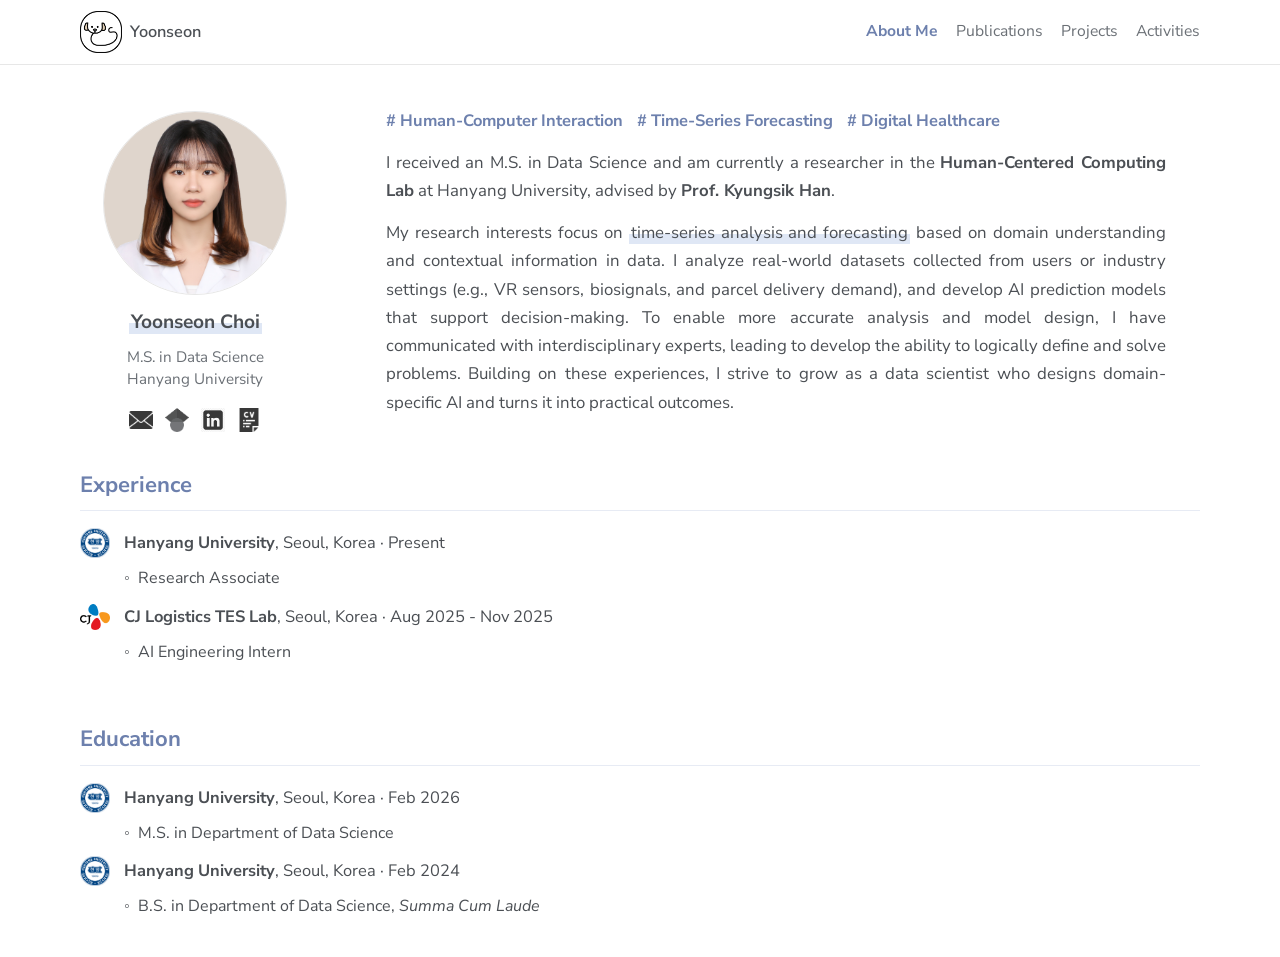
==== index.html @ 15f91520 "update" ====
<!doctype html>
<html lang="en">
  <head>
    <meta charset="utf-8">
    <meta name="viewport" content="width=device-width, initial-scale=1">
    <meta name="description" content="Yoonseon Choi is a data science researcher working on multimodal AI, time-series sensing, digital healthcare, and human-computer interaction.">
    <meta name="author" content="Yoonseon Choi">
    <meta property="og:title" content="Yoonseon Choi">
    <meta property="og:description" content="Multimodal AI researcher focused on human states, time-series sensor data, and personalized prediction models.">
    <meta property="og:type" content="website">
    <meta property="og:image" content="assets/profile.png">
    <title>Yoonseon Choi | About Me</title>
    <link rel="preconnect" href="https://fonts.googleapis.com">
    <link rel="preconnect" href="https://fonts.gstatic.com" crossorigin>
    <link href="https://fonts.googleapis.com/css2?family=Nunito+Sans:wght@400;600;700&amp;display=swap" rel="stylesheet">
    <link rel="stylesheet" href="styles.css">
  </head>
  <body>
    <header class="site-header">
      <nav class="nav" aria-label="Primary navigation">
        <a class="brand" href="index.html" aria-label="Yoonseon Choi">
          <img src="icons/yschoi.PNG" alt="">
          <span>Yoonseon</span>
        </a>
        <div class="nav-links">
          <a href="index.html" aria-current="page">About Me</a>
          <a href="publications.html">Publications</a>
          <a href="projects.html">Projects</a>
          <a href="activities.html">Activities</a>
        </div>
      </nav>
    </header>

    <main>
      <section class="hero">
        <aside class="portrait-wrap" aria-label="Profile and contact">
          <img class="portrait" src="assets/profile.png" alt="Portrait of Yoonseon Choi">
          <p class="profile-name">Yoonseon Choi</p>
          <p class="affiliation">
            M.S. in Data Science<br>
            Hanyang University
          </p>
          <div class="contact-icons" aria-label="Contact links">
            <a href="mailto:yoonseonchoi@hanyang.ac.kr" aria-label="Email" target="_blank" rel="noopener noreferrer">
              <img src="icons/email.png" alt="">
            </a>
            <a href="https://scholar.google.com/citations?user=01AXCvAAAAAJ&amp;hl=ko" aria-label="Google Scholar" target="_blank" rel="noopener noreferrer">
              <img src="icons/google-scholar.png" alt="">
            </a>
            <a href="https://www.linkedin.com/in/yschoi1008" aria-label="LinkedIn" target="_blank" rel="noopener noreferrer">
              <img src="icons/linkedin.png" alt="">
            </a>
            <a href="https://drive.google.com/file/d/1xTLKYgJFxzx_YLM3HwfrYH07tSwa7hed/view?usp=drive_link" aria-label="CV" target="_blank" rel="noopener noreferrer">
              <img src="icons/cv.png" alt="">
            </a>
          </div>
        </aside>
        <div>
          <ul class="tags intro-tags" aria-label="Research interests">
            <li># Human-Computer Interaction</li>
            <li># Time-Series Forecasting</li>
            <li># Digital Healthcare</li>
          </ul>
          <p class="intro">
            I received an M.S. in Data Science and am currently a researcher in the <a href="https://hcc.hanyang.ac.kr/" target="_blank" rel="noopener noreferrer">Human-Centered Computing Lab</a> at Hanyang University, advised by <a href="https://scholar.google.com/citations?user=htyp0xsAAAAJ&amp;hl=ko" target="_blank" rel="noopener noreferrer">Prof. Kyungsik Han</a>.
          </p>
          <p class="intro">
            My research interests focus on <span class="text-highlight">time-series analysis and forecasting</span> based on domain understanding and contextual information in data. I analyze real-world datasets collected from users or industry settings (e.g., VR sensors, biosignals, and parcel delivery demand), and develop AI prediction models that support decision-making. To enable more accurate analysis and model design, I have communicated with interdisciplinary experts, leading to develop the ability to logically define and solve problems. Building on these experiences, I strive to grow as a data scientist who designs domain-specific AI and turns it into practical outcomes.
          </p>
        </div>
      </section>

      <section class="section" id="experience">
        <h2>Experience</h2>
        <div class="content-stack">
          <article class="experience-item has-logo">
            <img class="experience-logo" src="icons/hanyang.png" alt="">
            <p class="experience-heading"><strong>Hanyang University</strong>, Seoul, Korea · Present</p>
            <p class="experience-role">Research Associate</p>
          </article>
          <article class="experience-item has-logo">
            <img class="experience-logo" src="icons/cj.webp" alt="">
            <p class="experience-heading"><strong>CJ Logistics TES Lab</strong>, Seoul, Korea · Aug 2025 - Nov 2025</p>
            <p class="experience-role">AI Engineering Intern</p>
          </article>
        </div>
      </section>

      <section class="section" id="education">
        <h2>Education</h2>
        <div class="content-stack">
          <article class="experience-item has-logo">
            <img class="experience-logo" src="icons/hanyang.png" alt="">
            <p class="experience-heading"><strong>Hanyang University</strong>, Seoul, Korea · Feb 2026</p>
            <p class="experience-role">M.S. in Department of Data Science</p>
          </article>
          <article class="experience-item has-logo">
            <img class="experience-logo" src="icons/hanyang.png" alt="">
            <p class="experience-heading"><strong>Hanyang University</strong>, Seoul, Korea · Feb 2024</p>
            <p class="experience-role">B.S. in Department of Data Science, <em>Summa Cum Laude</em></p>
          </article>
        </div>
      </section>
    </main>

    <button class="to-top" type="button" aria-label="Back to top">
      <span aria-hidden="true">↑</span>
    </button>
    <script src="main.js"></script>
  </body>
</html>
---- styles.css ----
:root {
  color-scheme: light;
  --bg: #ffffff;
  --surface: #fffdfa;
  --text: #4b4f54;
  --muted: #6b7076;
  --line: #e7ebf4;
  --neutral-line: #e7e7e7;
  --accent: #8798bf;
  --accent-dark: #6d80ad;
  --rust: #8a4d3a;
  --gold: #7a8791;
  --max: 1120px;
}

* {
  box-sizing: border-box;
}

html {
  scroll-behavior: smooth;
}

body {
  margin: 0;
  background: var(--bg);
  color: var(--text);
  font-family: "Nunito Sans", "Helvetica Neue", Arial, sans-serif;
  font-size: 17px;
  line-height: 1.62;
}

a {
  color: var(--accent-dark);
  text-decoration-thickness: 1px;
  text-underline-offset: 0.18em;
}

a:hover,
a:focus {
  color: var(--rust);
}

.site-header {
  position: sticky;
  top: 0;
  z-index: 10;
  border-bottom: 1px solid var(--neutral-line);
  background: rgba(255, 255, 255, 0.92);
  backdrop-filter: blur(12px);
}

.nav {
  display: flex;
  align-items: center;
  justify-content: space-between;
  width: min(100% - 32px, var(--max));
  min-height: 64px;
  margin: 0 auto;
  gap: 24px;
}

.brand {
  display: inline-flex;
  align-items: center;
  gap: 8px;
  color: var(--text);
  font-size: 1.02rem;
  font-weight: 600;
  letter-spacing: 0;
  text-decoration: none;
  white-space: nowrap;
}

.brand img {
  display: block;
  width: 42px;
  height: 42px;
  object-fit: contain;
}

.brand span {
  display: inline-block;
}

.brand:hover span,
.brand:focus span {
  color: var(--accent-dark);
}

.nav-links {
  display: flex;
  align-items: center;
  gap: 18px;
  color: var(--muted);
  font-size: 0.98rem;
}

.nav-links a {
  color: inherit;
  text-decoration: none;
}

.nav-links a:hover,
.nav-links a:focus,
.nav-links a[aria-current="page"] {
  color: var(--accent-dark);
}

.nav-links a[aria-current="page"] {
  font-weight: 700;
}

main {
  width: min(100% - 32px, var(--max));
  margin: 0 auto;
}

.hero {
  display: grid;
  grid-template-columns: 230px minmax(0, 1fr);
  align-items: start;
  gap: clamp(34px, 7vw, 76px);
  padding: 46px 0 16px;
}

.page-head {
  padding: clamp(42px, 7vw, 76px) 0 34px;
  border-bottom: 1px solid var(--line);
}

.page-head.compact {
  border-bottom: 0;
  padding: 18px 0;
}

.eyebrow {
  margin: 0 0 20px;
  color: var(--muted);
  font-size: 0.92rem;
  font-weight: 700;
  letter-spacing: 0.04em;
  text-transform: uppercase;
}

h1,
h2,
h3 {
  margin: 0;
  line-height: 1.12;
  letter-spacing: 0;
}

h1 {
  max-width: 800px;
  font-size: clamp(2.6rem, 6vw, 4rem);
  font-weight: 700;
}

.intro {
  max-width: 780px;
  margin: 14px 0 0;
  color: var(--text);
  font-size: 1.05rem;
  line-height: 1.68;
  hyphens: auto;
  text-align: justify;
}

.intro:first-of-type {
  margin-top: 0;
}

.intro a {
  color: var(--text);
  font-weight: 700;
  text-decoration: none;
}

.intro a:hover,
.intro a:focus {
  color: var(--accent-dark);
}

.text-highlight {
  background: linear-gradient(transparent 58%, #dfe7f5 58%);
  padding: 0 2px;
}

.portrait-wrap {
  display: grid;
  align-content: start;
  justify-items: center;
  gap: 12px;
  text-align: center;
}

.portrait {
  width: 184px;
  height: 184px;
  object-fit: cover;
  object-position: center 28%;
  border: 1px solid var(--neutral-line);
  border-radius: 50%;
  background: var(--surface);
}

.profile-name {
  margin: 4px 0 0;
  color: var(--text);
  font-size: 1.2rem;
  font-weight: 700;
  line-height: 1.2;
  background: linear-gradient(transparent 52%, #dfe7f5 52%);
  padding: 0 2px;
}

.affiliation {
  margin: 0;
  color: var(--muted);
  font-size: 0.95rem;
  line-height: 1.45;
}

.contact-icons {
  display: flex;
  align-items: center;
  justify-content: center;
  gap: 12px;
  margin-top: 6px;
}

.contact-icons a {
  display: inline-flex;
  align-items: center;
  justify-content: center;
  width: 24px;
  height: 24px;
}

.contact-icons img {
  display: block;
  max-width: 100%;
  max-height: 100%;
  object-fit: contain;
  opacity: 0.78;
  transition: opacity 160ms ease, transform 160ms ease;
}

.contact-icons a:hover img,
.contact-icons a:focus img {
  opacity: 1;
  transform: translateY(-1px);
}

.section {
  padding: 24px 0 38px;
  scroll-margin-top: 76px;
}

.section h2 {
  margin-bottom: 20px;
  padding-bottom: 12px;
  border-bottom: 1px solid var(--line);
  color: var(--accent-dark);
  font-size: clamp(1.16rem, 1.8vw, 1.38rem);
  font-weight: 700;
  line-height: 1.18;
}

.section-note {
  color: var(--muted);
  font-size: 0.88rem;
  font-weight: 400;
}

.content-stack {
  display: grid;
  gap: 14px;
}

.lead {
  max-width: 820px;
  margin: 0;
  color: var(--text);
  font-size: 1.02rem;
  line-height: 1.72;
}

.tabs {
  display: flex;
  flex-wrap: wrap;
  gap: 10px;
  margin: 0;
}

.tabs a {
  display: inline-flex;
  align-items: center;
  min-height: 34px;
  border: 1px solid var(--line);
  border-radius: 4px;
  padding: 0 14px;
  color: var(--text);
  font-size: 1.02rem;
  font-weight: 700;
  text-decoration: none;
}

.tabs a:hover,
.tabs a:focus {
  border-color: var(--accent);
  color: var(--accent-dark);
}

.publication-head {
  padding: 22px 0 16px;
}

.publication-head h1 {
  color: #17191c;
  font-size: clamp(1.48rem, 2.6vw, 1.9rem);
  font-weight: 700;
  line-height: 1.1;
}

.publication-tabs {
  display: flex;
  flex-wrap: wrap;
  align-items: center;
  gap: clamp(6px, 1.5vw, 14px);
  margin-top: 18px;
}

.publication-tabs a {
  display: inline-flex;
  align-items: center;
  min-height: 32px;
  border-radius: 6px;
  padding: 0 12px;
  color: #191b1f;
  font-size: clamp(0.9rem, 1.3vw, 1.02rem);
  font-weight: 400;
  text-decoration: none;
}

.publication-tabs a[aria-current="page"] {
  background: #eef2f8;
  color: var(--accent-dark);
  font-weight: 700;
}

.publication-tabs a:hover,
.publication-tabs a:focus {
  color: var(--accent-dark);
}

.tags {
  display: flex;
  flex-wrap: wrap;
  gap: 10px;
  margin: 8px 0 0;
  padding: 0;
  list-style: none;
}

.tags li {
  border: 0;
  border-radius: 0;
  background: transparent;
  color: var(--accent-dark);
  padding: 0;
  font-size: 1.03rem;
  font-weight: 700;
  line-height: 1.2;
}

.intro-tags {
  gap: 14px;
  margin: 0 0 18px;
}

.item {
  display: flex;
  flex-wrap: wrap;
  align-items: baseline;
  column-gap: 7px;
  row-gap: 4px;
  padding-left: 28px;
  position: relative;
}

.item::before {
  position: absolute;
  top: 0.42em;
  left: 2px;
  color: var(--text);
  content: "•";
  font-size: 1.35rem;
  line-height: 1;
}

.item h3 {
  display: inline;
  color: var(--text);
  font-size: 1.03rem;
  font-weight: 700;
  line-height: 1.48;
}

.meta {
  color: var(--muted);
  font-size: 0.98rem;
}

.date {
  color: var(--text);
  font-size: 1.03rem;
  font-style: italic;
  font-weight: 700;
  white-space: nowrap;
}

.item > .date {
  display: inline;
  order: -1;
}

.item > .date::after {
  content: ": ";
}

.item > div:not(.date) {
  flex: 1 1 520px;
}

.details {
  margin: 7px 0 0;
  color: var(--muted);
}

.patent-item {
  color: var(--text);
}

.patent-item.has-logo {
  display: grid;
  grid-template-columns: 34px minmax(0, 1fr);
  column-gap: 10px;
  align-items: start;
}

.patent-item.has-logo .patent-heading,
.patent-item.has-logo .patent-title-cont,
.patent-item.has-logo .patent-application {
  grid-column: 2;
}

.patent-heading,
.patent-title-cont,
.patent-application {
  margin: 0;
  font-size: 1.03rem;
  line-height: 1.48;
}

.patent-hanyang-logo {
  transform: translateY(-3px);
}

.patent-application {
  color: var(--muted);
  margin-top: 2px;
}

.experience-item {
  color: var(--text);
}

.experience-item.has-logo {
  display: grid;
  grid-template-columns: 34px minmax(0, 1fr);
  column-gap: 10px;
  align-items: start;
}

.experience-logo {
  align-self: center;
  grid-column: 1;
  grid-row: 1;
  width: 30px;
  height: 30px;
  object-fit: contain;
  transform: translateY(-3px);
}

.experience-heading {
  margin: 0;
  font-size: 1.03rem;
  line-height: 1.48;
}

.experience-item.has-logo .experience-heading,
.experience-item.has-logo .experience-role,
.experience-item.has-logo .experience-detail {
  grid-column: 2;
}

.experience-heading strong {
  font-weight: 700;
}

.experience-role {
  margin: 6px 0 0;
  color: var(--text);
  font-size: 1rem;
  line-height: 1.48;
}

.experience-role::before {
  content: "◦";
  margin-right: 8px;
}

.experience-detail {
  margin: 4px 0 0 24px;
  color: var(--muted);
  font-size: 0.98rem;
  line-height: 1.48;
}

.publication {
  column-gap: 8px;
  display: grid;
  grid-template-columns: 34px minmax(0, 1fr);
  position: relative;
  row-gap: 2px;
}

.publication::before {
  content: none;
}

.publication h3 {
  display: contents;
  max-width: none;
  color: var(--text);
  font-size: 0.96rem;
  font-weight: 700;
  line-height: 1.48;
}

.pub-index {
  color: var(--text);
  grid-column: 1;
  font-weight: 700;
  line-height: 1.48;
}

.pub-title {
  grid-column: 2;
  line-height: 1.48;
}

.publication .authors,
.publication .venue,
.publication .status,
.publication .note,
.publication .links {
  grid-column: 2;
}

.authors,
.venue,
.status,
.note,
.links {
  margin: 2px 0 0;
  color: var(--muted);
  font-size: 0.98rem;
}

.note {
  color: var(--accent-dark);
  font-weight: 700;
}

.me {
  color: var(--text);
  font-weight: 700;
  text-decoration: underline;
  text-underline-offset: 0.16em;
}

.links {
  display: flex;
  flex-wrap: wrap;
  gap: 0;
  align-items: center;
}

.links::before {
  display: inline-block;
  width: 0.95em;
  height: 0.95em;
  margin-right: 6px;
  background: url("icons/link.png") center / contain no-repeat;
  content: "";
  opacity: 0.82;
  transform: translateY(-2px);
}

.links a {
  color: var(--text);
  font-weight: 700;
  text-decoration: none;
}

.links a:hover,
.links a:focus {
  color: var(--accent-dark);
}

.links a + a::before {
  color: var(--muted);
  content: "|";
  display: inline-block;
  font-weight: 400;
  margin: 0 8px;
}

.award-list,
.simple-list {
  display: grid;
  gap: 12px;
  margin: 0;
  padding-left: 0;
  list-style: none;
}

.award-list li,
.simple-list li {
  color: var(--text);
  font-size: 1.03rem;
  font-weight: 400;
  line-height: 1.5;
}

.award-list strong,
.simple-list strong {
  font-weight: 700;
}

.service-block h3 {
  margin: 0 0 8px;
  color: var(--text);
  font-size: 1.03rem;
  font-weight: 700;
  line-height: 1.48;
}

.service-list {
  display: grid;
  gap: 6px;
  margin: 0;
  padding-left: 0;
  color: var(--text);
  font-size: 1.03rem;
  list-style: none;
  line-height: 1.48;
}

.service-list li::before {
  content: "◦";
  margin-right: 8px;
}

.project-item {
  display: grid;
  grid-template-columns: 250px minmax(0, 1fr);
  gap: 20px;
  align-items: start;
}

.project-item + .project-item {
  margin-top: 18px;
}

.project-image {
  width: 100%;
  aspect-ratio: 16 / 10;
  border: 1px solid var(--neutral-line);
  border-radius: 8px;
  object-fit: cover;
}

.project-body h3 {
  margin: 0;
  color: var(--text);
  font-size: 1.12rem;
  font-weight: 700;
  line-height: 1.35;
}

.project-body {
  padding-top: 3px;
}

.project-description {
  min-height: 5.2em;
  margin: 10px 0 0;
  color: var(--muted);
  font-size: 1rem;
  line-height: 1.56;
}

.project-output {
  margin: 8px 0 0;
  color: var(--text);
  font-size: 1rem;
  line-height: 1.48;
}

.project-output strong {
  display: inline-flex;
  align-items: center;
  min-height: 24px;
  padding: 2px 8px;
  border-radius: 6px;
  background: #eee8f8;
  color: var(--text);
  font-size: 0.86rem;
  font-weight: 700;
  line-height: 1;
}

.footer {
  width: min(100% - 32px, var(--max));
  margin: 0 auto;
  padding: 36px 0 52px;
  color: var(--muted);
  font-size: 0.92rem;
}

.to-top {
  position: fixed;
  right: 60px;
  bottom: 56px;
  z-index: 20;
  display: inline-flex;
  align-items: center;
  justify-content: center;
  width: 42px;
  height: 42px;
  border: 1px solid var(--neutral-line);
  border-radius: 50%;
  background: rgba(255, 255, 255, 0.94);
  color: var(--accent-dark);
  box-shadow: 0 10px 24px rgba(35, 38, 48, 0.12);
  cursor: pointer;
  font: inherit;
  font-size: 1.35rem;
  font-weight: 700;
  line-height: 1;
  opacity: 0;
  pointer-events: none;
  transform: translateY(8px);
  transition: opacity 180ms ease, transform 180ms ease, color 160ms ease, border-color 160ms ease;
}

.to-top.is-visible {
  opacity: 1;
  pointer-events: auto;
  transform: translateY(0);
}

.to-top:hover,
.to-top:focus {
  border-color: var(--accent);
  color: var(--accent);
}

@media (max-width: 840px) {
  .nav {
    align-items: flex-start;
    flex-direction: column;
    gap: 8px;
    padding: 14px 0;
  }

  .nav-links {
    width: 100%;
    gap: 12px;
    overflow-x: auto;
    padding-bottom: 2px;
  }

  .hero {
    grid-template-columns: 1fr;
    padding-top: 44px;
  }

  .portrait-wrap {
    max-width: 320px;
  }

  .section {
    padding: 44px 0;
  }

  .item,
  .award-list li,
  .simple-list li {
    gap: 5px 8px;
  }

  .date {
    white-space: normal;
  }

  .publication {
    column-gap: 6px;
    grid-template-columns: 30px minmax(0, 1fr);
  }

  .project-item {
    grid-template-columns: 1fr;
  }
}

@media (max-width: 520px) {
  .to-top {
    right: 28px;
    bottom: 28px;
  }

  main,
  .footer,
  .nav {
    width: min(100% - 24px, var(--max));
  }

  h1 {
    font-size: 3rem;
  }
}
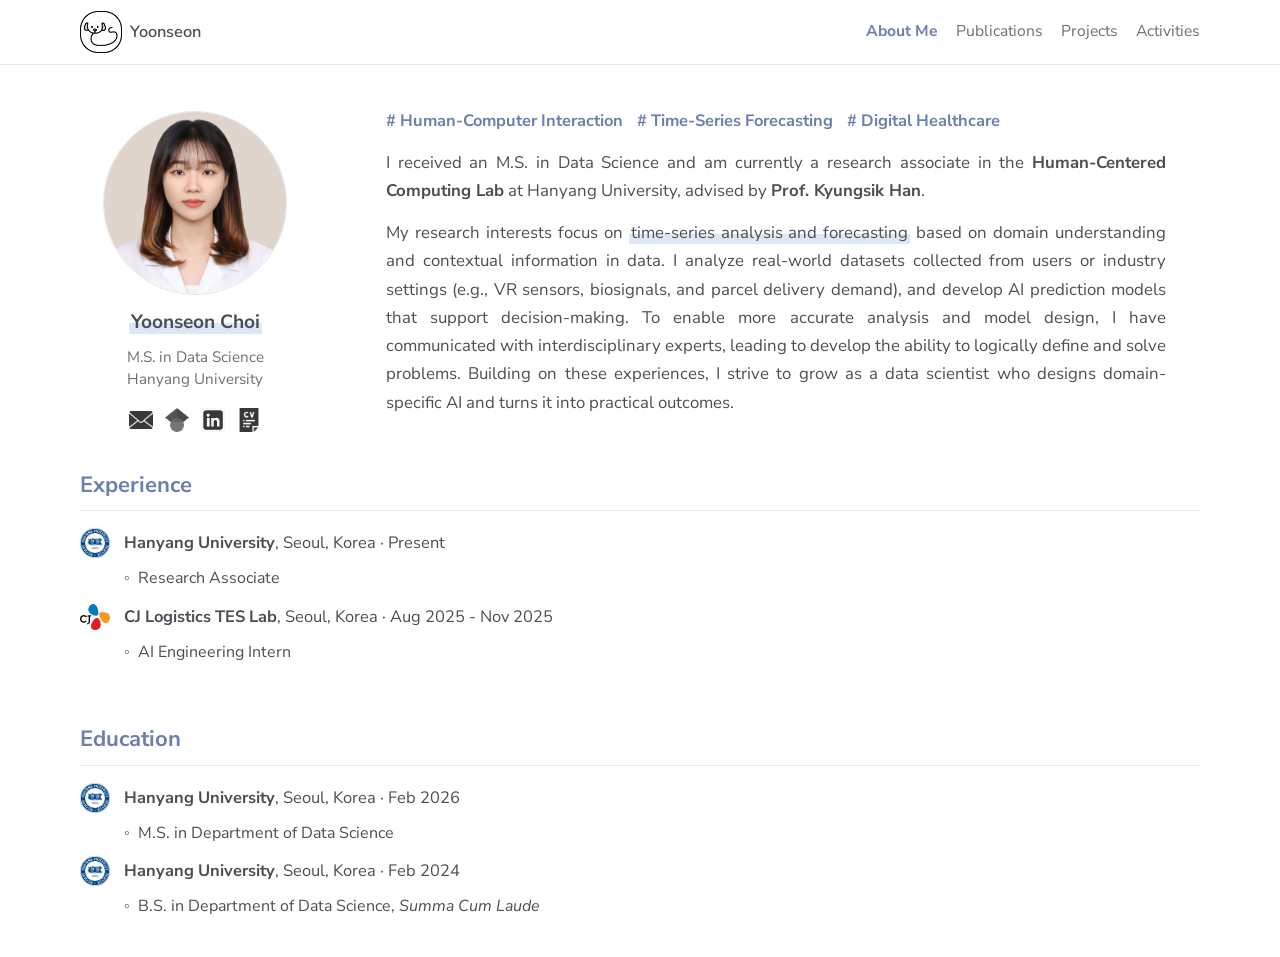
==== commit 6ed07843: "update" ====
--- a/index.html
+++ b/index.html
@@ -62,7 +62,7 @@
             <li># Digital Healthcare</li>
           </ul>
           <p class="intro">
-            I received an M.S. in Data Science and am currently a researcher in the <a href="https://hcc.hanyang.ac.kr/" target="_blank" rel="noopener noreferrer">Human-Centered Computing Lab</a> at Hanyang University, advised by <a href="https://scholar.google.com/citations?user=htyp0xsAAAAJ&amp;hl=ko" target="_blank" rel="noopener noreferrer">Prof. Kyungsik Han</a>.
+            I received an M.S. in Data Science and am currently a research associate in the <a href="https://hcc.hanyang.ac.kr/" target="_blank" rel="noopener noreferrer">Human-Centered Computing Lab</a> at Hanyang University, advised by <a href="https://scholar.google.com/citations?user=htyp0xsAAAAJ&amp;hl=ko" target="_blank" rel="noopener noreferrer">Prof. Kyungsik Han</a>.
           </p>
           <p class="intro">
             My research interests focus on <span class="text-highlight">time-series analysis and forecasting</span> based on domain understanding and contextual information in data. I analyze real-world datasets collected from users or industry settings (e.g., VR sensors, biosignals, and parcel delivery demand), and develop AI prediction models that support decision-making. To enable more accurate analysis and model design, I have communicated with interdisciplinary experts, leading to develop the ability to logically define and solve problems. Building on these experiences, I strive to grow as a data scientist who designs domain-specific AI and turns it into practical outcomes.
--- a/styles.css
+++ b/styles.css
@@ -30,6 +30,10 @@
   line-height: 1.62;
 }
 
+body.modal-open {
+  overflow: hidden;
+}
+
 a {
   color: var(--accent-dark);
   text-decoration-thickness: 1px;
@@ -703,7 +707,7 @@
 }
 
 .project-body {
-  padding-top: 3px;
+  padding-top: 0;
 }
 
 .project-description {
@@ -732,6 +736,198 @@
   font-size: 0.86rem;
   font-weight: 700;
   line-height: 1;
+}
+
+.project-actions {
+  display: flex;
+  flex-wrap: wrap;
+  gap: 8px;
+  margin-top: 8px;
+}
+
+.project-paper-button {
+  display: inline-flex;
+  align-items: center;
+  justify-content: center;
+  min-height: 30px;
+  padding: 0 14px;
+  border: 1px solid var(--line);
+  border-radius: 999px;
+  background: #ffffff;
+  color: var(--accent-dark);
+  box-shadow: 0 4px 12px rgba(35, 38, 48, 0.06);
+  cursor: pointer;
+  font: inherit;
+  font-size: 0.84rem;
+  font-weight: 700;
+  letter-spacing: 0.01em;
+  line-height: 1;
+  text-decoration: none;
+  transition: border-color 160ms ease, color 160ms ease, transform 160ms ease, box-shadow 160ms ease;
+}
+
+.project-paper-button:hover,
+.project-paper-button:focus {
+  border-color: var(--accent);
+  color: var(--accent);
+  box-shadow: 0 8px 18px rgba(35, 38, 48, 0.1);
+  transform: translateY(-1px);
+}
+
+.paper-modal {
+  position: fixed;
+  inset: 0;
+  z-index: 40;
+  display: grid;
+  place-items: center;
+  padding: 32px;
+  opacity: 0;
+  pointer-events: none;
+  transition: opacity 180ms ease;
+}
+
+.paper-modal.is-open {
+  opacity: 1;
+  pointer-events: auto;
+}
+
+.paper-modal-backdrop {
+  position: absolute;
+  inset: 0;
+  background: rgba(26, 28, 34, 0.36);
+}
+
+.paper-modal-panel {
+  position: relative;
+  z-index: 1;
+  display: flex;
+  flex-direction: column;
+  width: min(920px, 100%);
+  max-height: min(82vh, 760px);
+  overflow: hidden;
+  border: 1px solid var(--neutral-line);
+  border-radius: 10px;
+  background: #fff;
+  padding: 30px 34px 34px;
+  box-shadow: 0 24px 70px rgba(35, 38, 48, 0.22);
+}
+
+.paper-modal-panel h2 {
+  flex: 0 0 auto;
+  margin: 0 0 24px;
+  border-bottom: 1px solid var(--neutral-line);
+  padding: 0 0 12px;
+  color: var(--text);
+}
+
+.paper-modal-body {
+  overflow-y: auto;
+  padding-right: 10px;
+  scrollbar-color: #c5c5c5 transparent;
+  scrollbar-width: thin;
+}
+
+.paper-modal-body::-webkit-scrollbar {
+  width: 8px;
+}
+
+.paper-modal-body::-webkit-scrollbar-track {
+  background: transparent;
+  border: 0;
+}
+
+.paper-modal-body::-webkit-scrollbar-thumb {
+  border-radius: 999px;
+  background: #c5c5c5;
+}
+
+.paper-modal-group + .paper-modal-group {
+  margin-top: 28px;
+}
+
+.paper-modal-group > h3 {
+  margin: 0 0 16px;
+  color: var(--accent-dark);
+  font-size: 1.02rem;
+  font-weight: 700;
+}
+
+.paper-modal-group .content-stack {
+  border-top: 0;
+  padding-top: 0;
+}
+
+.paper-modal .note {
+  color: var(--muted);
+  font-weight: 700;
+}
+
+.paper-modal .patent-item {
+  margin-top: 2px;
+}
+
+.demo-modal-panel {
+  width: min(860px, 100%);
+}
+
+.demo-video {
+  display: block;
+  width: 100%;
+  max-height: 62vh;
+  border: 1px solid var(--neutral-line);
+  border-radius: 8px;
+  background: #000;
+}
+
+.demo-link {
+  margin: 0 0 12px;
+  font-size: 0.98rem;
+  font-weight: 700;
+}
+
+.demo-link a {
+  display: inline-flex;
+  align-items: center;
+  gap: 6px;
+  color: var(--text);
+  text-decoration: none;
+}
+
+.demo-link img {
+  width: 1.05em;
+  height: 1.05em;
+  object-fit: contain;
+}
+
+.demo-link a:hover,
+.demo-link a:focus {
+  color: var(--accent-dark);
+}
+
+.paper-modal-close {
+  position: absolute;
+  top: 24px;
+  right: 35px;
+  display: inline-flex;
+  align-items: center;
+  justify-content: center;
+  width: 30px;
+  height: 30px;
+  border: 1px solid var(--neutral-line);
+  border-radius: 50%;
+  background: #fff;
+  color: var(--muted);
+  cursor: pointer;
+  font: inherit;
+  font-size: 1.25rem;
+  font-weight: 700;
+  line-height: 1;
+}
+
+.paper-modal-close:hover,
+.paper-modal-close:focus {
+  border-color: var(--accent);
+  color: var(--accent-dark);
 }
 
 .footer {
@@ -826,6 +1022,14 @@
   .project-item {
     grid-template-columns: 1fr;
   }
+
+  .paper-modal {
+    padding: 18px;
+  }
+
+  .paper-modal-panel {
+    padding: 26px 20px 28px;
+  }
 }
 
 @media (max-width: 520px) {
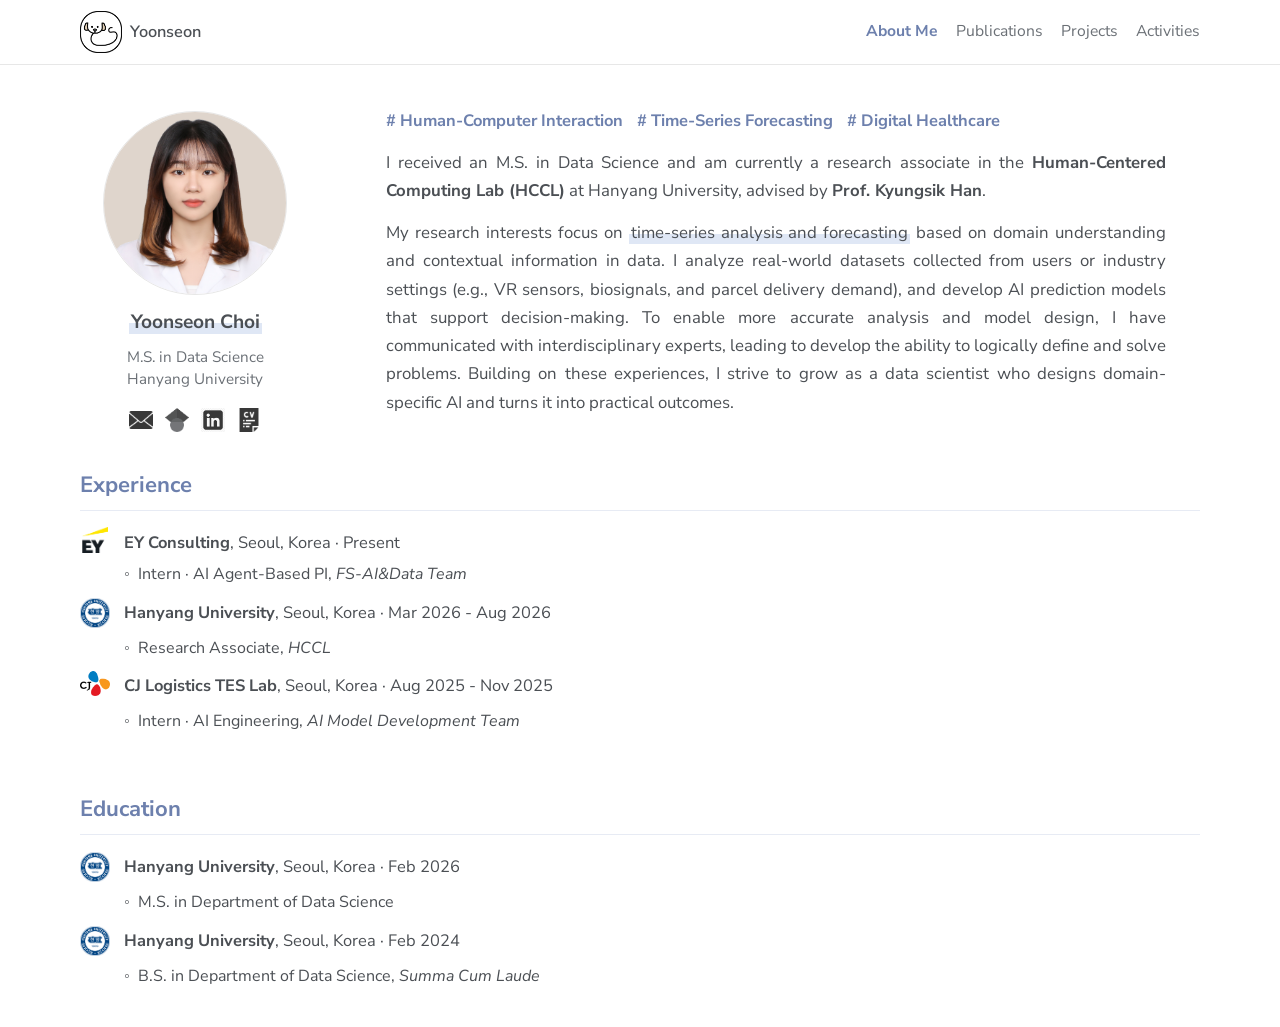
==== commit 0c68d4c7: "update" ====
--- a/index.html
+++ b/index.html
@@ -62,7 +62,7 @@
             <li># Digital Healthcare</li>
           </ul>
           <p class="intro">
-            I received an M.S. in Data Science and am currently a research associate in the <a href="https://hcc.hanyang.ac.kr/" target="_blank" rel="noopener noreferrer">Human-Centered Computing Lab</a> at Hanyang University, advised by <a href="https://scholar.google.com/citations?user=htyp0xsAAAAJ&amp;hl=ko" target="_blank" rel="noopener noreferrer">Prof. Kyungsik Han</a>.
+            I received an M.S. in Data Science and am currently a research associate in the <a href="https://hcc.hanyang.ac.kr/" target="_blank" rel="noopener noreferrer">Human-Centered Computing Lab (HCCL)</a> at Hanyang University, advised by <a href="https://scholar.google.com/citations?user=htyp0xsAAAAJ&amp;hl=ko" target="_blank" rel="noopener noreferrer">Prof. Kyungsik Han</a>.
           </p>
           <p class="intro">
             My research interests focus on <span class="text-highlight">time-series analysis and forecasting</span> based on domain understanding and contextual information in data. I analyze real-world datasets collected from users or industry settings (e.g., VR sensors, biosignals, and parcel delivery demand), and develop AI prediction models that support decision-making. To enable more accurate analysis and model design, I have communicated with interdisciplinary experts, leading to develop the ability to logically define and solve problems. Building on these experiences, I strive to grow as a data scientist who designs domain-specific AI and turns it into practical outcomes.
@@ -73,15 +73,20 @@
       <section class="section" id="experience">
         <h2>Experience</h2>
         <div class="content-stack">
+          <article class="experience-item has-logo experience-item-ey">
+            <img class="experience-logo experience-logo-ey" src="icons/ey.webp" alt="">
+            <p class="experience-heading"><strong>EY Consulting</strong>, Seoul, Korea · Present</p>
+            <p class="experience-role">Intern · AI Agent-Based PI, <em>FS-AI&amp;Data Team</em></p>
+          </article>
           <article class="experience-item has-logo">
             <img class="experience-logo" src="icons/hanyang.png" alt="">
-            <p class="experience-heading"><strong>Hanyang University</strong>, Seoul, Korea · Present</p>
-            <p class="experience-role">Research Associate</p>
+            <p class="experience-heading"><strong>Hanyang University</strong>, Seoul, Korea · Mar 2026 - Aug 2026</p>
+            <p class="experience-role">Research Associate, <em>HCCL</em></p>
           </article>
           <article class="experience-item has-logo">
-            <img class="experience-logo" src="icons/cj.webp" alt="">
+            <img class="experience-logo experience-logo-cj" src="icons/cj.webp" alt="">
             <p class="experience-heading"><strong>CJ Logistics TES Lab</strong>, Seoul, Korea · Aug 2025 - Nov 2025</p>
-            <p class="experience-role">AI Engineering Intern</p>
+            <p class="experience-role">Intern · AI Engineering, <em>AI Model Development Team</em></p>
           </article>
         </div>
       </section>
--- a/styles.css
+++ b/styles.css
@@ -488,6 +488,11 @@
   align-items: start;
 }
 
+.experience-item-ey {
+  grid-template-columns: 28px minmax(0, 1fr);
+  column-gap: 8px;
+}
+
 .experience-logo {
   align-self: center;
   grid-column: 1;
@@ -496,6 +501,17 @@
   height: 30px;
   object-fit: contain;
   transform: translateY(-3px);
+}
+
+.experience-logo-ey,
+.experience-logo-cj {
+  transform: translateY(-6px);
+}
+
+.experience-logo-ey {
+  width: 26px;
+  height: 26px;
+  transform: translate(2px, -4px);
 }
 
 .experience-heading {
@@ -771,7 +787,15 @@
   border-color: var(--accent);
   color: var(--accent);
   box-shadow: 0 8px 18px rgba(35, 38, 48, 0.1);
+  text-decoration: none;
   transform: translateY(-1px);
+}
+
+a.project-paper-button,
+a.project-paper-button:hover,
+a.project-paper-button:focus,
+a.project-paper-button:visited {
+  text-decoration: none;
 }
 
 .paper-modal {
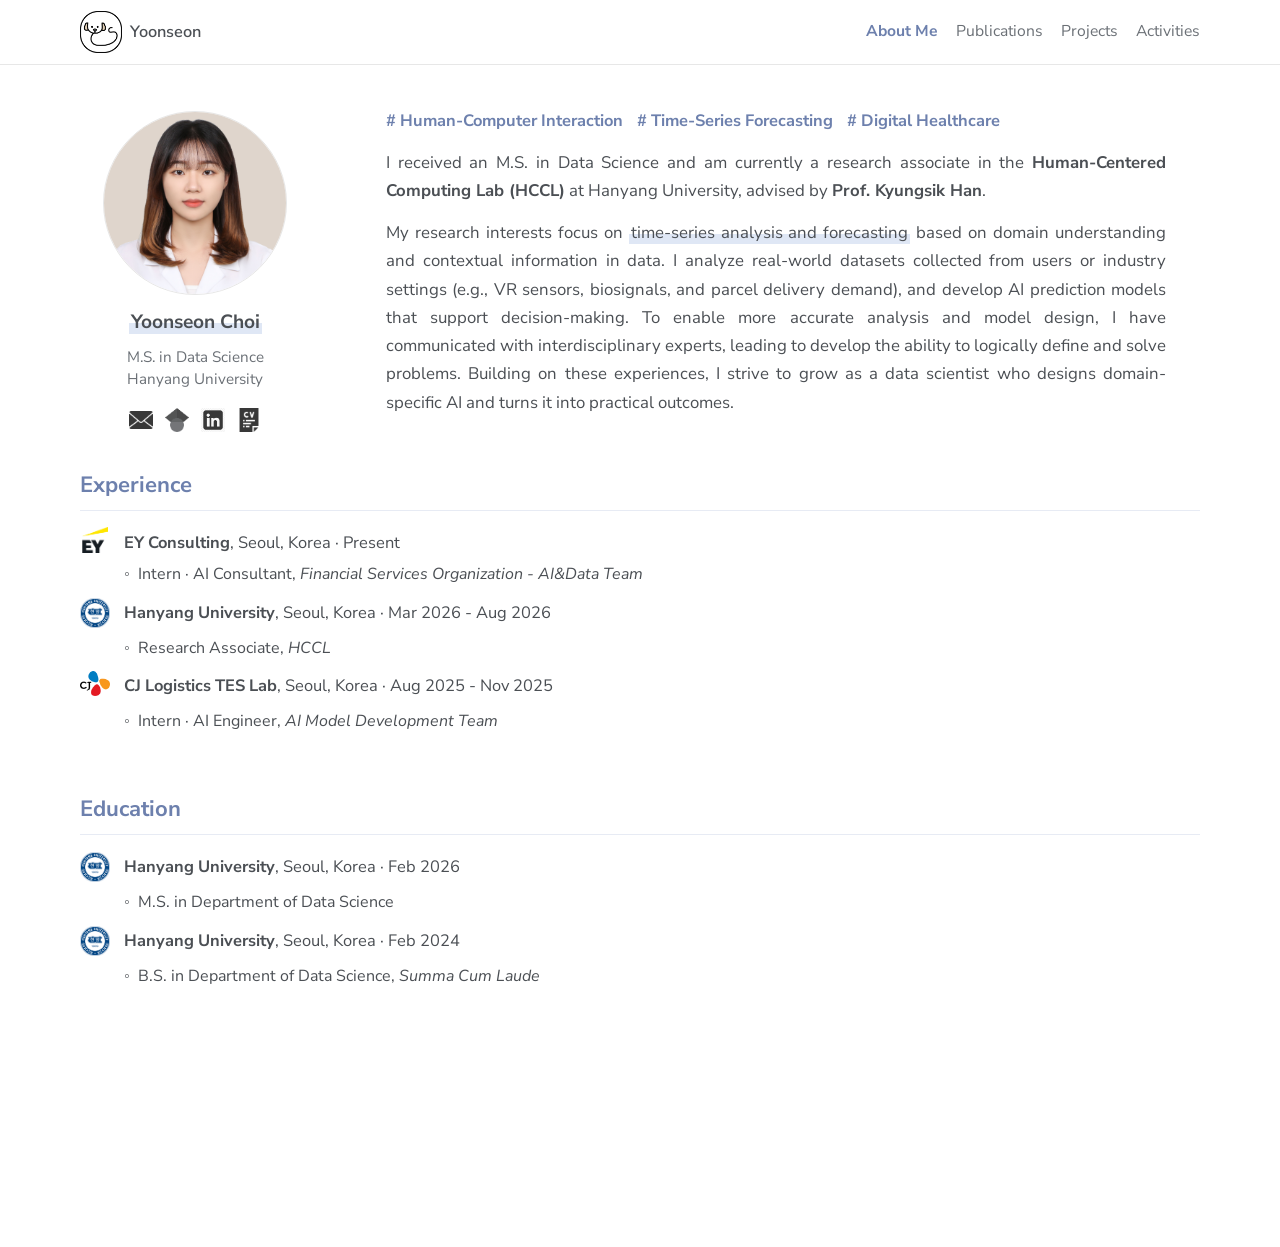
==== commit fd646276: "update projects" ====
--- a/index.html
+++ b/index.html
@@ -76,7 +76,7 @@
           <article class="experience-item has-logo experience-item-ey">
             <img class="experience-logo experience-logo-ey" src="icons/ey.webp" alt="">
             <p class="experience-heading"><strong>EY Consulting</strong>, Seoul, Korea · Present</p>
-            <p class="experience-role">Intern · AI Agent-Based PI, <em>FS-AI&amp;Data Team</em></p>
+            <p class="experience-role">Intern · AI Consultant, <em>Financial Services Organization - AI&Data Team</em></p>
           </article>
           <article class="experience-item has-logo">
             <img class="experience-logo" src="icons/hanyang.png" alt="">
@@ -86,7 +86,7 @@
           <article class="experience-item has-logo">
             <img class="experience-logo experience-logo-cj" src="icons/cj.webp" alt="">
             <p class="experience-heading"><strong>CJ Logistics TES Lab</strong>, Seoul, Korea · Aug 2025 - Nov 2025</p>
-            <p class="experience-role">Intern · AI Engineering, <em>AI Model Development Team</em></p>
+            <p class="experience-role">Intern · AI Engineer, <em>AI Model Development Team</em></p>
           </article>
         </div>
       </section>
--- a/styles.css
+++ b/styles.css
@@ -118,6 +118,7 @@
 main {
   width: min(100% - 32px, var(--max));
   margin: 0 auto;
+  padding-bottom: 220px;
 }
 
 .hero {
@@ -259,7 +260,7 @@
 
 .section {
   padding: 24px 0 38px;
-  scroll-margin-top: 76px;
+  scroll-margin-top: 156px;
 }
 
 .section h2 {
@@ -318,7 +319,13 @@
 }
 
 .publication-head {
+  position: sticky;
+  top: 65px;
+  z-index: 9;
   padding: 22px 0 16px;
+  border-bottom: 1px solid var(--neutral-line);
+  background: rgba(255, 255, 255, 0.94);
+  backdrop-filter: blur(12px);
 }
 
 .publication-head h1 {
@@ -759,6 +766,15 @@
   flex-wrap: wrap;
   gap: 8px;
   margin-top: 8px;
+}
+
+.project-status {
+  display: inline-block;
+  color: #858a90;
+  font-size: 0.84rem;
+  font-style: italic;
+  font-weight: 600;
+  line-height: 1.4;
 }
 
 .project-paper-button {
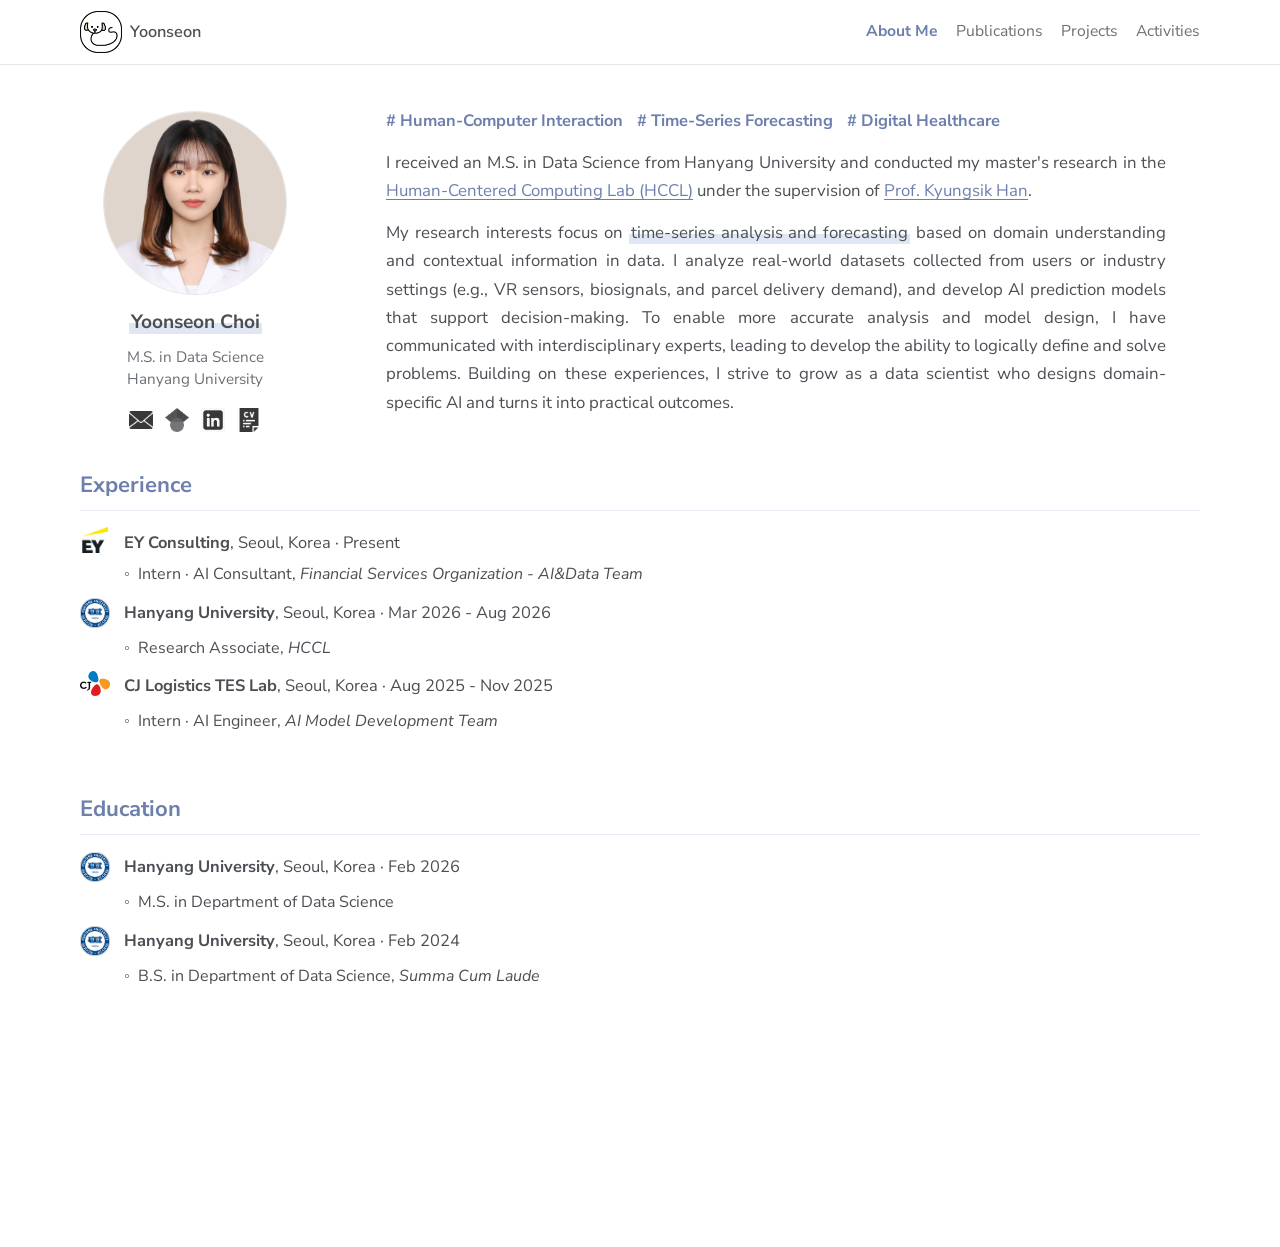
==== commit b7978231: "update info" ====
--- a/index.html
+++ b/index.html
@@ -3,6 +3,7 @@
   <head>
     <meta charset="utf-8">
     <meta name="viewport" content="width=device-width, initial-scale=1">
+    <meta name="format-detection" content="telephone=no, email=no, address=no">
     <meta name="description" content="Yoonseon Choi is a data science researcher working on multimodal AI, time-series sensing, digital healthcare, and human-computer interaction.">
     <meta name="author" content="Yoonseon Choi">
     <meta property="og:title" content="Yoonseon Choi">
@@ -41,7 +42,7 @@
             Hanyang University
           </p>
           <div class="contact-icons" aria-label="Contact links">
-            <a href="mailto:yoonseonchoi@hanyang.ac.kr" aria-label="Email" target="_blank" rel="noopener noreferrer">
+            <a href="mailto:dbstjs1008@gmail.com" aria-label="Email" target="_blank" rel="noopener noreferrer">
               <img src="icons/email.png" alt="">
             </a>
             <a href="https://scholar.google.com/citations?user=01AXCvAAAAAJ&amp;hl=ko" aria-label="Google Scholar" target="_blank" rel="noopener noreferrer">
@@ -62,7 +63,7 @@
             <li># Digital Healthcare</li>
           </ul>
           <p class="intro">
-            I received an M.S. in Data Science and am currently a research associate in the <a href="https://hcc.hanyang.ac.kr/" target="_blank" rel="noopener noreferrer">Human-Centered Computing Lab (HCCL)</a> at Hanyang University, advised by <a href="https://scholar.google.com/citations?user=htyp0xsAAAAJ&amp;hl=ko" target="_blank" rel="noopener noreferrer">Prof. Kyungsik Han</a>.
+            I received an M.S. in Data Science from Hanyang University and conducted my master's research in the <a href="https://hcc.hanyang.ac.kr/" target="_blank" rel="noopener noreferrer">Human-Centered Computing Lab (HCCL)</a> under the supervision of <a href="https://scholar.google.com/citations?user=htyp0xsAAAAJ&amp;hl=ko" target="_blank" rel="noopener noreferrer">Prof. Kyungsik Han</a>.
           </p>
           <p class="intro">
             My research interests focus on <span class="text-highlight">time-series analysis and forecasting</span> based on domain understanding and contextual information in data. I analyze real-world datasets collected from users or industry settings (e.g., VR sensors, biosignals, and parcel delivery demand), and develop AI prediction models that support decision-making. To enable more accurate analysis and model design, I have communicated with interdisciplinary experts, leading to develop the ability to logically define and solve problems. Building on these experiences, I strive to grow as a data scientist who designs domain-specific AI and turns it into practical outcomes.
--- a/styles.css
+++ b/styles.css
@@ -45,6 +45,12 @@
   color: var(--rust);
 }
 
+a[x-apple-data-detectors] {
+  color: inherit !important;
+  text-decoration: none !important;
+  pointer-events: none;
+}
+
 .site-header {
   position: sticky;
   top: 0;
@@ -177,14 +183,21 @@
 }
 
 .intro a {
-  color: var(--text);
-  font-weight: 700;
-  text-decoration: none;
+  color: var(--accent-dark);
+  font-weight: inherit;
+  text-decoration: underline;
+  text-decoration-color: currentColor;
+  text-decoration-thickness: 1px;
+  text-underline-offset: 0.2em;
+  transition: color 160ms ease;
 }
 
 .intro a:hover,
 .intro a:focus {
-  color: var(--accent-dark);
+  color: #52658f;
+  text-decoration: underline;
+  text-decoration-thickness: 1px;
+  text-underline-offset: 0.2em;
 }
 
 .text-highlight {
@@ -1018,22 +1031,24 @@
 
 @media (max-width: 840px) {
   .nav {
-    align-items: flex-start;
-    flex-direction: column;
-    gap: 8px;
-    padding: 14px 0;
+    gap: 16px;
   }
 
   .nav-links {
-    width: 100%;
-    gap: 12px;
+    min-width: 0;
+    width: auto;
+    gap: 14px;
     overflow-x: auto;
-    padding-bottom: 2px;
+    padding-bottom: 0;
   }
 
   .hero {
     grid-template-columns: 1fr;
     padding-top: 44px;
+  }
+
+  .hero > * {
+    min-width: 0;
   }
 
   .portrait-wrap {
@@ -1073,6 +1088,69 @@
 }
 
 @media (max-width: 520px) {
+  .nav {
+    min-height: 58px;
+    gap: 10px;
+    padding: 6px 0;
+  }
+
+  .brand {
+    flex: 0 0 auto;
+  }
+
+  .brand img {
+    width: 34px;
+    height: 34px;
+  }
+
+  .brand span {
+    display: none;
+  }
+
+  .nav-links {
+    display: flex;
+    flex: 1 1 auto;
+    justify-content: space-between;
+    gap: 6px;
+    overflow: visible;
+    font-size: 0.82rem;
+  }
+
+  .nav-links a {
+    padding: 8px 0;
+    white-space: nowrap;
+  }
+
+  .publication-head {
+    top: 59px;
+    padding: 14px 0 11px;
+  }
+
+  .publication-head h1 {
+    font-size: 1.45rem;
+  }
+
+  .publication-tabs {
+    flex-wrap: nowrap;
+    gap: 5px 6px;
+    margin-top: 12px;
+    overflow-x: auto;
+    padding-bottom: 1px;
+    scrollbar-width: none;
+    -webkit-overflow-scrolling: touch;
+  }
+
+  .publication-tabs::-webkit-scrollbar {
+    display: none;
+  }
+
+  .publication-tabs a {
+    flex: 0 0 auto;
+    min-height: 30px;
+    padding: 0 9px;
+    font-size: 0.84rem;
+  }
+
   .to-top {
     right: 28px;
     bottom: 28px;
@@ -1084,6 +1162,113 @@
     width: min(100% - 24px, var(--max));
   }
 
+  .hero {
+    gap: 28px;
+    padding-top: 32px;
+  }
+
+  .intro-tags {
+    gap: 8px 12px;
+    margin-bottom: 16px;
+  }
+
+  .tags li {
+    font-size: 0.96rem;
+  }
+
+  .intro {
+    font-size: 1rem;
+    line-height: 1.62;
+    hyphens: none;
+    text-align: left;
+  }
+
+  .section {
+    padding: 34px 0;
+  }
+
+  .section h2 {
+    margin-bottom: 16px;
+    padding-bottom: 10px;
+  }
+
+  .section-note {
+    font-size: 0.8rem;
+  }
+
+  .content-stack {
+    gap: 12px;
+  }
+
+  .publication {
+    column-gap: 6px;
+    grid-template-columns: 28px minmax(0, 1fr);
+  }
+
+  .publication h3 {
+    font-size: 0.93rem;
+  }
+
+  .authors,
+  .venue,
+  .status,
+  .note,
+  .links {
+    font-size: 0.94rem;
+  }
+
+  .award-list li,
+  .simple-list li,
+  .service-list,
+  .service-block h3,
+  .experience-heading,
+  .patent-heading,
+  .patent-title-cont,
+  .patent-application {
+    font-size: 0.98rem;
+  }
+
+  .experience-role {
+    font-size: 0.96rem;
+  }
+
+  .project-item {
+    gap: 14px;
+  }
+
+  .project-body h3 {
+    font-size: 1.05rem;
+  }
+
+  .project-description {
+    min-height: 0;
+    font-size: 0.96rem;
+  }
+
+  .paper-modal {
+    padding: 10px;
+  }
+
+  .paper-modal-panel {
+    max-height: calc(100dvh - 20px);
+    padding: 22px 14px 20px;
+  }
+
+  .paper-modal-panel h2 {
+    margin-bottom: 18px;
+    padding: 0 42px 10px 0;
+    font-size: 1.35rem;
+  }
+
+  .paper-modal-body {
+    padding-right: 4px;
+  }
+
+  .paper-modal-close {
+    top: 14px;
+    right: 14px;
+  }
+
   h1 {
     font-size: 3rem;
   }
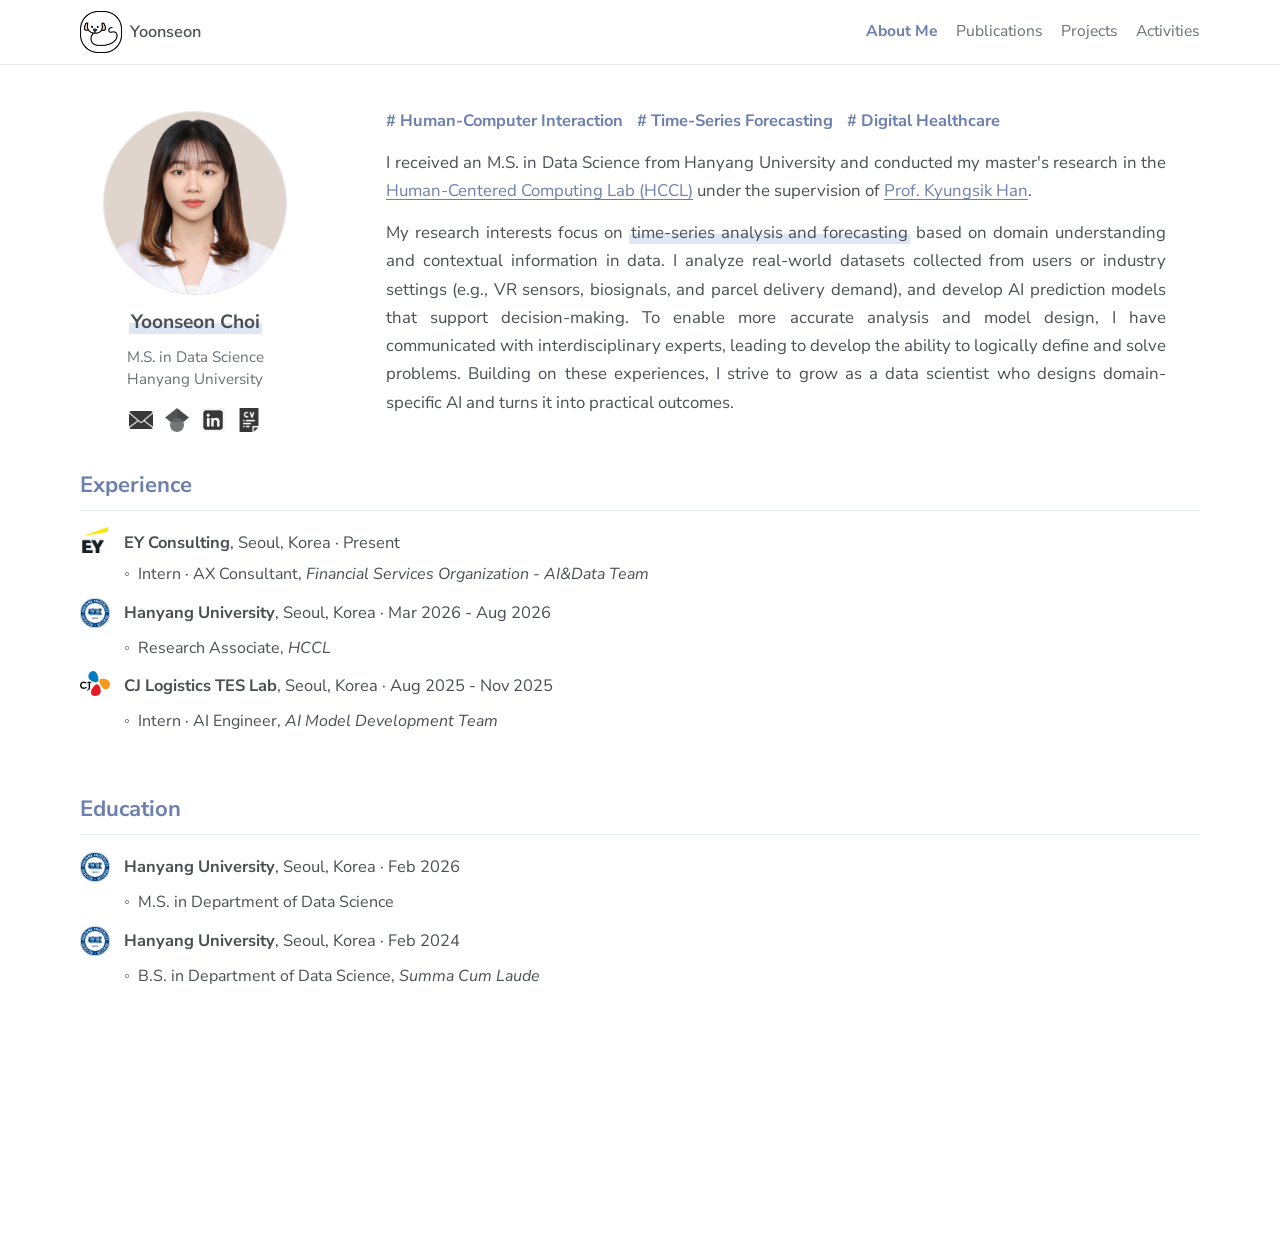
==== commit 89b19049: "update project" ====
--- a/index.html
+++ b/index.html
@@ -77,7 +77,7 @@
           <article class="experience-item has-logo experience-item-ey">
             <img class="experience-logo experience-logo-ey" src="icons/ey.webp" alt="">
             <p class="experience-heading"><strong>EY Consulting</strong>, Seoul, Korea · Present</p>
-            <p class="experience-role">Intern · AI Consultant, <em>Financial Services Organization - AI&Data Team</em></p>
+            <p class="experience-role">Intern · AX Consultant, <em>Financial Services Organization - AI&Data Team</em></p>
           </article>
           <article class="experience-item has-logo">
             <img class="experience-logo" src="icons/hanyang.png" alt="">
